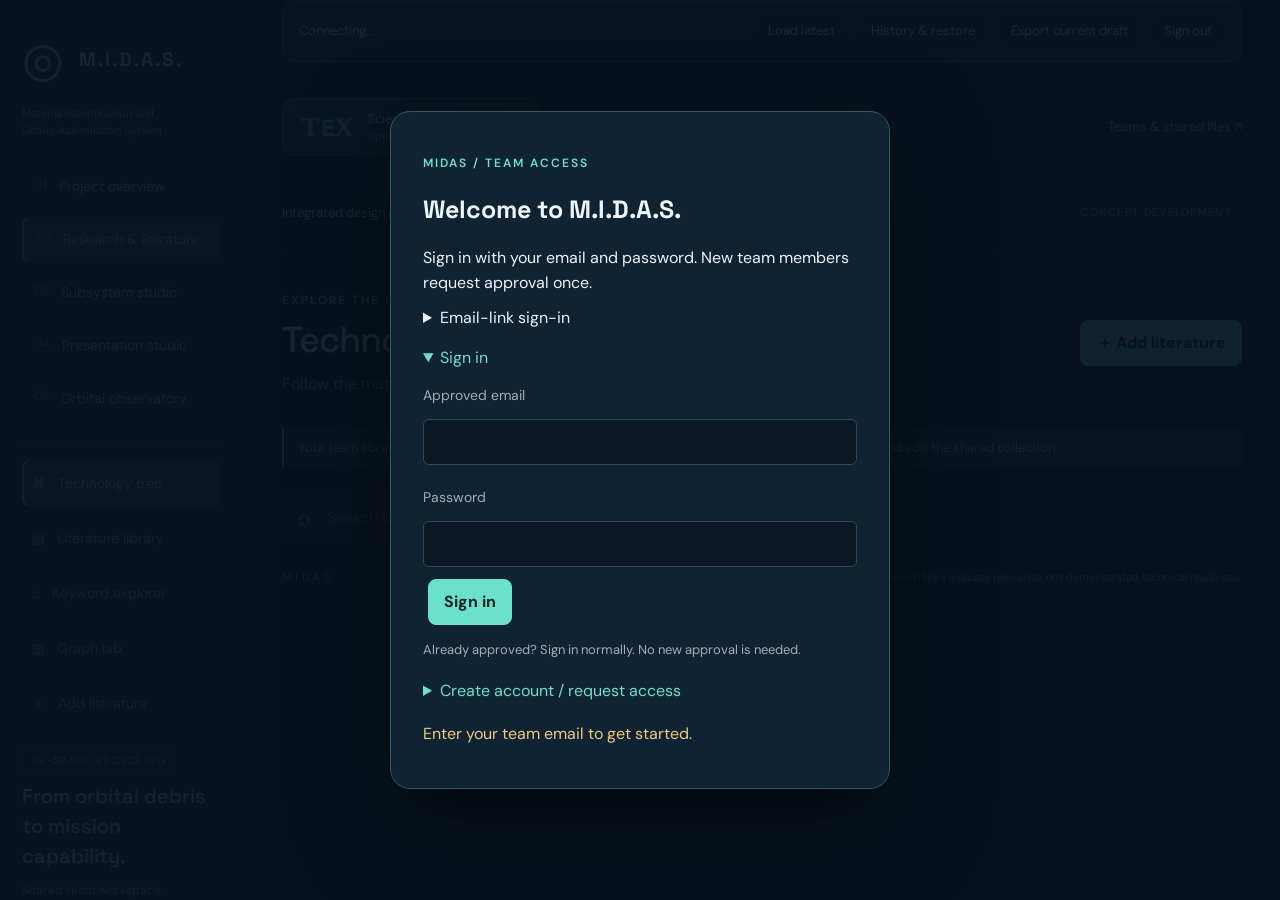
==== index.html @ e6f4833d "Number observatory fifth and leave owner management unnumbered" ====
<!doctype html>
<html lang="en"><head><meta charset="utf-8"><meta name="viewport" content="width=device-width,initial-scale=1"><title>M.I.D.A.S. — Research workspace</title><meta name="description" content="In-space recycling technology tree and literature workspace"><link rel="icon" href="data:image/svg+xml,%3Csvg xmlns='http://www.w3.org/2000/svg' viewBox='0 0 32 32'%3E%3Crect width='32' height='32' rx='8' fill='%230b1420'/%3E%3Ccircle cx='16' cy='16' r='9' fill='none' stroke='%236be1cb' stroke-width='3'/%3E%3Cpath d='M3 23L29 9' stroke='%236be1cb' stroke-width='3'/%3E%3C/svg%3E"><link rel="stylesheet" href="style.css?v=approval1"><link rel="stylesheet" href="design.css?v=approval1"><link rel="stylesheet" href="cloud.css?v=password1"><link rel="stylesheet" href="midas-features.css?v=approval1"></head>
<body><aside><a class="brand" href="#tree"><span class="logo">◎</span><span>M.I.D.A.S.</span></a><p class="brand-expansion">Material Identification and<br>Debris Assimilation System</p><div class="page-links" aria-label="Main pages"><a href="overview.html" class=""><span class="page-number">01</span>Project overview</a><a href="index.html" class="active"><span class="page-number">02</span>Research & literature</a><a href="subsystems.html" class=""><span class="page-number">03</span>Subsystem studio</a><a href="presentations.html"><span class="page-number">04</span>Presentation studio</a><a href="orbits.html"><span class="page-number">05</span>Orbital observatory</a></div><nav class="research-nav" aria-label="Research views"><button data-view="tree" class="active">⌘ <span>Technology tree</span></button><button data-view="library">▤ <span>Literature library</span><small id="libCount"></small></button><button data-view="keywords">⌕ <span>Keyword explorer</span></button><button data-view="graphs">▥ <span>Graph lab</span></button><button data-view="import">＋ <span>Add literature</span></button></nav><div class="aside-bottom"><span class="tag">IN-SPACE RECYCLING</span><p>From orbital debris<br>to mission capability.</p><small id="storageLabel">Shared team workspace</small><button id="export">Export workspace</button><label class="filebtn">Import workspace / CSV<input type="file" id="file" accept=".json,.csv"></label></div></aside>
<main><div class="workspace-shortcuts"><a class="scienhub-link" href="https://scienhub.com/APoimen/3rd_Year_Project/editor" target="_blank" rel="noopener noreferrer"><span class="latex-symbol">TᴇX</span><span>ScienHub document <small>Open the team LaTeX editor ↗</small></span></a><a href="https://teams.microsoft.com/l/channel/19%3AeG92Y7W_mBM8s1qlLPYWLkK5Uz4d-e4u1DNMJ9kAM9Y1%40thread.tacv2/General?groupId=19bd035a-4ebc-4e4b-8e5f-de2fac9e7bf7&amp;tenantId=569df091-b013-40e3-86ee-bd9cb9e25814" target="_blank" rel="noopener noreferrer">Teams & shared files ↗</a></div><header><span>Integrated design project <span class="muted">/ Research workspace</span></span><span class="tag">CONCEPT DEVELOPMENT</span></header><div class="heading"><div><p class="eyebrow" id="kicker">EXPLORE THE SYSTEM</p><h1 id="title">Technology tree</h1><p class="muted" id="subtitle">Follow the material. Connect the evidence. Find the gaps.</p></div><button class="primary" data-view="import">＋ Add literature</button></div><div class="notice">Your team library starts empty. Import a CSV or JSON workspace to add literature. Sign in to read and edit the shared collection.</div><div class="searchline"><label class="searchbox"><span>⌕</span><input id="search" type="search" placeholder="Search this tab…" aria-label="Search this tab"><kbd>/</kbd></label><span id="results" aria-live="polite"></span></div><section id="content"></section><footer>M.I.D.A.S. <span>Research links indicate relevance, not demonstrated technical readiness.</span></footer></main>
<dialog id="detail"><button class="close" aria-label="Close detail">×</button><div id="detailBody"></div></dialog><div id="toast" role="status"></div><script src="seed.js?v=approval1"></script><script src="literature.js?v=approval1"></script><script src="design-model.js?v=approval1"></script><script src="vendor/supabase.js?v=approval1"></script><script src="cloud-config.js?v=approval1"></script><script src="accounts.js?v=password1"></script><script src="cloud.js?v=nav2"></script></body></html>
---- style.css ----
@import url('https://fonts.googleapis.com/css2?family=DM+Sans:wght@400;500;600;700&family=Space+Grotesk:wght@400;500;600;700&display=swap');
:root{color-scheme:dark;--bg:#09111b;--panel:#101d2a;--line:#243342;--muted:#a0adba;--mint:#6be1cb;--blue:#7daffd;--amber:#efbf74}*{box-sizing:border-box}body{margin:0;background:var(--bg);color:#edf3f8;font:16px/1.5 'DM Sans',sans-serif}button,input,select,textarea{font:inherit}button,a,label.filebtn{touch-action:manipulation}button{cursor:pointer;color:inherit;background:#142432;border:1px solid var(--line);border-radius:8px;padding:10px 15px;transition:background .2s,transform .2s}button:hover{background:#233d4b}button:disabled{opacity:.5;cursor:wait}a{color:var(--mint)}button:focus-visible,a:focus-visible,input:focus-visible,textarea:focus-visible,select:focus-visible{outline:2px solid var(--mint);outline-offset:3px}aside{position:fixed;inset:0 auto 0 0;width:244px;border-right:1px solid var(--line);padding:34px 22px;display:flex;flex-direction:column;background:#0c1722}.brand{display:flex;gap:13px;align-items:center;color:#edf3f8;text-decoration:none;font:600 19px/1.1 'Space Grotesk',sans-serif;letter-spacing:2px}.logo{color:var(--mint);font-size:48px;font-weight:400}.eyebrow{font-size:12px;letter-spacing:2px;color:var(--mint);font-weight:600}aside>.eyebrow{margin:44px 0 16px;color:#889aab}nav{display:grid;gap:8px}nav button{display:flex;gap:12px;align-items:center;text-align:left;border:0;background:transparent;color:var(--muted);font-size:14px;padding:13px 10px}nav button.active{color:var(--mint);background:#173137;box-shadow:inset 2px 0 var(--mint)}nav small{margin-left:auto}.aside-bottom{margin-top:auto;padding-top:40px}.aside-bottom p{font:500 20px/1.5 'Space Grotesk';color:#c9d5e0}.aside-bottom small{display:block;color:var(--muted);margin-bottom:12px;font-size:12px}.aside-bottom button,.filebtn{width:100%;font-size:13px;margin-top:8px}.filebtn{display:block;text-align:center;padding:10px;border:1px solid var(--line);border-radius:8px;cursor:pointer}.filebtn input{display:none}main{margin-left:244px;padding:0 38px 24px;max-width:1900px}header{height:79px;border-bottom:1px solid var(--line);display:flex;align-items:center;justify-content:space-between;font-size:13px}.tag{font-size:11px;letter-spacing:1.3px;border:1px solid var(--line);padding:6px 9px;border-radius:4px;color:var(--muted)}.heading{display:flex;justify-content:space-between;align-items:center;margin:28px 0 22px}h1,h2,h3{font-family:'Space Grotesk',sans-serif;line-height:1.2}h1{font-size:36px;font-weight:500;letter-spacing:-1.1px;margin:10px 0}h2{font-size:25px}h3{font-size:19px}p{margin:10px 0}.muted,small{color:var(--muted)}.primary{background:var(--mint);color:#07251f;border-color:var(--mint);font-weight:700}.primary:hover{background:#a5f3e4}.notice{border-left:2px solid var(--amber);background:#1d2429;padding:10px 14px;color:#cfbfaa;font-size:13px}.searchline{display:flex;align-items:center;gap:22px;margin:24px 0}.searchbox{display:flex;align-items:center;gap:12px;background:#101d29;border:1px solid var(--line);border-radius:8px;padding:8px 14px;width:min(570px,100%)}.searchbox span{font-size:24px;color:var(--mint)}input,textarea,select{background:#0b1722;color:#ecf3f8;border:1px solid #334858;border-radius:6px;padding:10px;max-width:100%}.searchbox input{border:0;background:transparent;padding:4px;width:100%;outline:0}.searchbox kbd{color:var(--muted);border:1px solid var(--line);padding:0 6px}#results{font-size:13px;color:var(--muted)}.metrics{display:grid;grid-template-columns:repeat(4,1fr);gap:15px;margin-bottom:22px}.metric{padding:17px 20px;border:1px solid var(--line);border-radius:9px;background:#0e1b27}.metric b{font:500 29px 'Space Grotesk';margin-right:12px}.metric span{font-size:13px;color:var(--muted)}.board{border:1px solid var(--line);border-radius:12px;overflow:hidden;background:radial-gradient(ellipse at 50% 10%,#17323b66,transparent 65%),#0c1823}.boardbar{display:flex;align-items:center;justify-content:space-between;gap:16px;padding:15px 20px;border-bottom:1px solid var(--line);font-size:13px}.boardbar strong{font-weight:500}.boardbar button{padding:5px 10px}.canvas{overflow:auto;height:600px;background-image:radial-gradient(#45617055 1px,transparent 1px);background-size:22px 22px;cursor:grab}.canvas:active{cursor:grabbing}.world{width:1100px;height:740px;position:relative;transform-origin:top left}.world svg{position:absolute;inset:0;width:1100px;height:740px;pointer-events:none}.edge{fill:none;stroke:#456576;stroke-width:1.5}.flow{fill:none;stroke:var(--mint);stroke-width:2;stroke-dasharray:4 22;animation:flow 12s linear infinite;opacity:.65}@keyframes flow{to{stroke-dashoffset:-260}}.root{position:absolute;left:400px;top:30px;width:300px;background:#13333a;border:1px solid #579f97;border-radius:10px;text-align:center;padding:15px;font-family:'Space Grotesk'}.root small{display:block;font:12px 'DM Sans';letter-spacing:2px;color:var(--mint);margin-bottom:6px}.node{position:absolute;width:235px;min-height:147px;background:linear-gradient(140deg,#172c3a,#111f2d);text-align:left;padding:16px;border:1px solid #385263;border-radius:10px;box-shadow:0 9px 22px #0003}.node:hover{border-color:var(--mint);transform:translateY(-4px);background:#1a3541}.node.dim{opacity:.2}.node .number{color:var(--mint);font:12px 'Space Grotesk';letter-spacing:1px}.node h3{font-size:17px;line-height:1.3;margin:9px 0 14px}.node .bottom{display:flex;justify-content:space-between;gap:5px;font-size:12px;color:var(--muted)}.node.gap{border-top:2px solid var(--amber)}.node.gap .number{color:var(--amber)}.legend{display:flex;gap:23px;color:var(--muted);font-size:12px;padding:13px 20px}.legend b{color:var(--mint)}.legend .amber{color:var(--amber)}.panel{border:1px solid var(--line);border-radius:10px;padding:23px;background:var(--panel)}.grid{display:grid;grid-template-columns:repeat(2,minmax(0,1fr));gap:16px}.paper{display:block;width:100%;text-align:left;padding:20px;background:#101e2b;border:1px solid var(--line);border-radius:10px}.paper h3{margin:10px 0;font-size:18px}.paper p{font-size:14px;color:var(--muted)}.chips{display:flex;flex-wrap:wrap;gap:7px;margin-top:12px}.chip{font-size:12px;padding:4px 8px;background:#143038;color:#9ee6d8;border-radius:5px;border:1px solid #2c4c52}.pill{font-size:12px;color:var(--amber)}.tools{display:flex;align-items:center;gap:12px;flex-wrap:wrap;margin-bottom:20px}.tools label{font-size:13px;color:var(--muted)}.tools select{margin-left:6px}.empty{padding:50px;text-align:center;color:var(--muted);border:1px dashed var(--line);border-radius:10px}footer{font-size:11px;letter-spacing:1px;display:flex;justify-content:space-between;gap:24px;color:#90a3b5;margin-top:24px}footer span{letter-spacing:0}dialog{border:1px solid #3a5666;background:#111f2c;color:#edf3f8;width:min(780px,94vw);max-height:88vh;padding:32px;border-radius:15px;box-shadow:0 24px 100px #0009}dialog::backdrop{background:#020913bb;backdrop-filter:blur(5px)}.close{float:right;font-size:23px;padding:0 10px}dialog h2{margin-right:35px}dialog ul{color:#bbcad6;padding-left:22px}dialog li{margin:8px 0}.detailSection{border-top:1px solid var(--line);margin-top:20px;padding-top:12px}.detailSection h3{font-size:16px;color:var(--mint)}form label{display:block;color:var(--muted);font-size:14px;margin:15px 0 6px}form input,form textarea,form select{width:100%}form textarea{min-height:110px}form button{margin-top:18px}.row{display:grid;grid-template-columns:1fr 1fr;gap:16px}.status{font-size:14px;color:var(--amber);margin:15px 0}.chart{width:100%;height:auto;min-height:200px}.chart text{font-family:'DM Sans',sans-serif;fill:#bbcad6;font-size:13px}.chart .gridline{stroke:#2a4050;stroke-width:1}.chart rect{fill:var(--mint)}table{width:100%;border-collapse:collapse;font-size:14px}th,td{padding:10px;text-align:left;border-bottom:1px solid var(--line)}.tablewrap{overflow:auto}#toast{position:fixed;bottom:24px;right:24px;background:var(--mint);color:#09251f;padding:13px 22px;border-radius:8px;display:none;z-index:10}.keyword{font-size:16px;padding:14px 20px}.keyword small{margin-left:14px;color:var(--mint)}.note{font-size:13px;color:var(--muted)}.detailSection .paper{margin-top:10px}.tabmatch{outline:2px solid var(--mint)}@media(prefers-reduced-motion:reduce){*{animation:none!important;transition:none!important}}@media(max-width:1100px){aside{width:205px;padding:25px 15px}main{margin-left:205px;padding:0 22px}.metrics{grid-template-columns:repeat(2,1fr)}.heading h1{font-size:30px}.grid{grid-template-columns:1fr}}@media(max-width:700px){aside{position:static;width:100%;padding:16px}.brand{font-size:15px}.logo{font-size:32px}aside>.eyebrow,.aside-bottom{display:none}nav{display:flex;overflow:auto;margin-top:15px}nav button{white-space:nowrap}main{margin:0;padding:0 16px}header{height:60px}header>.tag{display:none}.heading{align-items:flex-start;gap:12px}.heading>.primary{font-size:13px}.heading h1{font-size:27px}.heading p{font-size:14px}.searchline{display:block}#results{display:block;margin-top:10px}.metric{padding:12px}.metric b{font-size:24px}.metric span{display:block}.canvas{height:530px}.row{grid-template-columns:1fr}.boardbar{flex-wrap:wrap}footer{display:block}footer span{display:block;margin-top:10px}.legend{flex-wrap:wrap;gap:10px}dialog{padding:22px}}

body[data-view="tree"] header{height:54px}body[data-view="tree"] .heading{margin:16px 0}body[data-view="tree"] .heading .eyebrow{margin:0}body[data-view="tree"] .searchline{margin:16px 0}body[data-view="tree"] .metrics{margin-bottom:16px}body[data-view="tree"] .metric{padding:10px 17px}.citation{color:#94c7ba!important;font-size:12px!important}
@media(max-width:700px){.aside-bottom{display:flex;gap:8px;flex-wrap:wrap;padding:0;margin-top:10px}.aside-bottom>.tag,.aside-bottom>p,.aside-bottom>small{display:none}.aside-bottom button,.aside-bottom .filebtn{width:auto;margin:0}.chart{min-width:740px}#chartHost{overflow:auto}}
---- design.css ----
.page-links{display:flex;flex-direction:column;gap:8px;margin-bottom:22px}.page-links a{color:#b0c3d1;text-decoration:none;padding:12px;border-radius:8px;display:flex;gap:12px;font-size:14px}.page-links a.active{color:var(--mint);background:#173137;border-left:2px solid var(--mint)}.research-nav{border-top:1px solid var(--line);padding-top:16px}.page-number{font:12px 'Space Grotesk';opacity:.6}.graph-shell{border:1px solid var(--line);border-radius:12px;overflow:hidden}.graph-toolbar{padding:12px 16px;background:#11212e;border-bottom:1px solid var(--line);display:flex;gap:12px;justify-content:space-between;flex-wrap:wrap}.graph-toolbar>div{display:flex;align-items:center;gap:8px}.graph-toolbar button{padding:7px 10px;font-size:13px}.zoom-value{font-size:12px;color:var(--muted);min-width:40px;text-align:center}.editor-split{display:grid;grid-template-columns:minmax(0,1fr) 280px}.graph-viewport{height:610px;overflow:auto;background:radial-gradient(#55717c55 1px,transparent 1px),#0c1823;background-size:22px 22px;position:relative;touch-action:none}.graph-world{position:relative;transform-origin:0 0;user-select:none}.graph-space{position:relative}.graph-lines{position:absolute;inset:0;overflow:visible}.gnode{position:absolute;display:flex;align-items:stretch;background:linear-gradient(120deg,#18323e,#11212f);border:1.5px solid var(--node-color);box-shadow:0 10px 24px #0004}.bubble-node{border-radius:40px}.block-node{border-radius:12px;border-top:4px solid var(--node-color)}.gnode.chosen{box-shadow:0 0 0 4px #d3faf51c,0 10px 24px #0005}.node-grip{width:100%;text-align:center;border:0;background:transparent;border-radius:inherit;padding:14px 22px;cursor:grab;overflow:hidden}.node-grip:active{cursor:grabbing}.node-grip:hover{background:#ffffff08}.node-grip strong{font-family:'Space Grotesk',sans-serif;display:block;line-height:1.25;font-size:15px;margin-bottom:7px;overflow:hidden;max-height:39px}.node-grip small{font-size:12px;line-height:1.3;display:-webkit-box;-webkit-line-clamp:2;-webkit-box-orient:vertical;overflow:hidden}.block-node .node-grip small{-webkit-line-clamp:3}.grip-dots{position:absolute;right:10px;top:7px;color:#8da6b7;font-size:13px}.port{position:absolute;top:calc(50% - 10px);border:2px solid var(--node-color);background:#0c1823;width:20px;height:20px;border-radius:50%;padding:0;z-index:2;cursor:crosshair}.port:hover{background:var(--node-color)}.in-port{left:-11px}.out-port{right:-11px}.graph-edge{stroke:#79b5be;stroke-width:2;fill:none;pointer-events:none}.graph-edge.selected{stroke:#f5c573;stroke-width:3}.edge-hit{stroke:transparent;stroke-width:20;fill:none;cursor:pointer;pointer-events:stroke}.edge-label{fill:#a9c0cd;font:12px 'DM Sans';text-anchor:middle;pointer-events:none}.rewire{fill:#edc276;stroke:#09131d;stroke-width:3;cursor:crosshair}.pending-edge{stroke:#f0ce83;stroke-width:2;stroke-dasharray:7 6;fill:none;pointer-events:none}.graph-inspector{padding:18px;border-left:1px solid var(--line);background:#101f2c;max-height:690px;overflow:auto}.graph-inspector p{font-size:14px;color:var(--muted)}.graph-inspector h3{font-size:18px;margin:12px 0}.graph-inspector label{font-size:13px}.graph-inspector input,.graph-inspector select,.graph-inspector textarea{font-size:13px;width:100%}.graph-inspector textarea{min-height:95px}.graph-inspector button{font-size:13px}.danger{color:#f0b4b4}.connect-form{border-top:1px solid var(--line);margin-top:25px;padding-top:10px}.canvas-help{font-size:12px;color:#a6bbc9;padding:12px 16px;background:#10202a}.graph-message{font-size:13px;min-height:30px;color:var(--mint);padding:0 16px 10px;background:#10202a}.subsystem-picker{display:flex;gap:10px;overflow:auto;padding:4px 0 14px;margin:15px 0}.subsystem-picker button{flex:0 0 220px;text-align:left;padding:14px 16px;border-top:3px solid var(--node-color);background:#10202c}.subsystem-picker button.active{background:#203a46;border-color:var(--node-color)}.subsystem-picker strong{display:block;font-size:15px}.subsystem-picker small{font-size:12px}.workspace-heading{display:flex;justify-content:space-between;align-items:center;gap:20px;margin:23px 0}.workspace-heading h2{margin:0 0 5px}.workspace-heading p{font-size:14px;max-width:720px;color:var(--muted)}.workspace-actions{display:flex;gap:8px;flex-wrap:wrap}.workspace-actions button{font-size:13px}.button-link{display:inline-block;text-decoration:none;border:1px solid var(--line);border-radius:7px;padding:9px 12px;font-size:13px;margin-top:12px}.project-intro{display:grid;grid-template-columns:1.5fr 1fr;gap:22px;margin-bottom:24px}.abstract-panel{background:linear-gradient(135deg,#142d37,#10202c);padding:28px;border:1px solid #35515c;border-radius:12px}.abstract-panel h2{font-size:27px}.abstract-panel p{color:#c3d3dd;line-height:1.8;white-space:pre-line}.brief-facts{border:1px solid var(--line);border-radius:12px;padding:20px}.brief-facts h3{color:var(--mint);font-size:15px}.brief-facts p{font-size:14px;color:var(--muted);white-space:pre-line}.boundary-label{padding:12px 18px;color:#b8d2d4;font:13px 'Space Grotesk';letter-spacing:1.2px;background:#173038;border:1px solid #36515a;border-bottom:0;border-radius:10px 10px 0 0}.category-grid{display:grid;grid-template-columns:repeat(2,minmax(0,1fr));gap:20px}.category-card{border:1px solid #304a59;background:#10202d;border-radius:12px;padding:22px}.category-card h2{font-size:22px;margin:8px 0 13px}.category-card>p{font-size:14px;color:#afc1cd}.category-card .relevance{padding:12px;background:#172f36;border-radius:7px;color:#c1ddd6}.term-detail{border-top:1px solid #2b414e;padding:12px 0}.term-detail summary{cursor:pointer;font-size:14px;display:flex;justify-content:space-between}.term-detail p{font-size:13px;color:#a8bfcc}.term-detail .chip{margin-top:8px}.branch-map{display:grid;grid-template-columns:repeat(3,minmax(0,1fr));gap:28px 18px;position:relative;padding:30px 20px;background:radial-gradient(#47687633 1px,transparent 1px);background-size:20px 20px}.branch-group{border:1px solid #334f5d;background:#0d1e2a;border-radius:12px;overflow:hidden}.branch-head{padding:16px;border-top:3px solid var(--node-color);background:#19313a;display:block;text-decoration:none;color:#e0f0f3}.branch-head strong{font:600 17px 'Space Grotesk'}.branch-head small{display:block;margin-top:7px;font-size:12px}.branch-leaves{position:relative;padding:15px 14px 15px 27px;display:grid;gap:9px}.branch-leaves:before{content:'';position:absolute;left:15px;top:0;bottom:35px;border-left:1px dashed var(--node-color);animation:branchPulse 3s ease-in-out infinite}.branch-leaf{display:block;position:relative;background:#132936;border:1px solid #315261;border-radius:8px;padding:10px;text-align:left}.branch-leaf:before{content:'';position:absolute;left:-13px;top:50%;width:13px;border-top:1px solid var(--node-color)}.branch-leaf strong{font-size:14px;display:block}.branch-leaf small{font-size:12px;display:block;margin-top:4px}.branch-leaf.no-evidence small{color:#dfb981}.mission-root{margin:22px auto 0;text-align:center;max-width:570px;padding:18px 25px;border:1px solid #589c93;background:#17353b;border-radius:12px;font:500 20px 'Space Grotesk';position:relative}.mission-root small{display:block;font:12px 'DM Sans';color:#a1c6c0;margin-top:6px}.branch-group.filtered{opacity:.4}.branch-leaf.matching{border-color:#8be5d0;background:#214348}.research-counts{display:flex;gap:18px;flex-wrap:wrap;color:#9bb3c2;font-size:13px;padding:16px 20px;border-bottom:1px solid var(--line)}.research-counts b{color:#e6f4f6}.project-form textarea{min-height:100px}.project-form #abstract{min-height:180px}.subsystem-reference{padding:17px 0}.subsystem-reference a{margin-right:12px;font-size:13px}.design-toast{position:fixed;bottom:20px;right:20px;z-index:20;background:#6be1cb;color:#102b26;padding:12px 22px;border-radius:8px;max-width:400px}.design-search{display:flex;gap:12px;align-items:center;margin:20px 0}.design-search input{width:min(470px,100%)}.design-search span{font-size:13px;color:var(--muted)}.empty-graph{padding:20px}.subsystem-form input,.subsystem-form textarea{width:100%}.subsystem-form fieldset{border:1px solid var(--line);border-radius:8px;margin-top:20px}.subsystem-form fieldset label{display:flex;align-items:center;gap:8px}.subsystem-form input[type=checkbox]{width:auto}.revision-help{font-size:13px;color:var(--muted)}@keyframes branchPulse{50%{opacity:.4}}@media(max-width:1200px){.branch-map{grid-template-columns:repeat(2,minmax(0,1fr))}.editor-split{grid-template-columns:minmax(0,1fr)}.graph-inspector{border-left:0;border-top:1px solid var(--line);max-height:480px}.graph-viewport{height:530px}.project-intro{grid-template-columns:1fr}}@media(max-width:700px){.page-links{flex-direction:row;margin:12px 0 0;gap:2px}.page-links a{padding:9px;font-size:12px}.page-number{display:none}.research-nav{margin-top:10px;padding-top:8px}.category-grid,.branch-map{grid-template-columns:1fr}.workspace-heading{align-items:flex-start;flex-direction:column}.project-intro{gap:14px}.abstract-panel{padding:18px}.graph-toolbar{padding:10px;gap:8px}.graph-viewport{height:450px}.graph-toolbar button{font-size:12px;padding:7px}.graph-inspector{max-height:none}.heading h1{font-size:26px}.subsystem-picker button{flex-basis:190px}}@media(prefers-reduced-motion:reduce){.branch-leaves:before{animation:none}}
---- cloud.css ----
#cloud-bar{position:sticky;top:0;z-index:80;background:#132b38;border:1px solid #3c6472;border-radius:12px;padding:12px 16px;margin:0 0 18px;display:flex;gap:10px;align-items:center;flex-wrap:wrap;font-size:13px}#cloud-status{flex:1;min-width:200px}#cloud-bar button{padding:7px 12px}#cloud-gate{position:fixed;inset:0;z-index:200;background:#09131fec;display:grid;place-items:center;padding:20px}#cloud-gate[hidden]{display:none}.cloud-card{width:min(500px,100%);padding:32px;border:1px solid #355365;border-radius:20px;background:#102332;box-shadow:0 30px 90px #0008}.cloud-card input{width:100%;margin:14px 0}.cloud-card p{line-height:1.6}.cloud-card button{margin:5px}.cloud-message{white-space:pre-wrap;color:#f0c982}#cloud-history{max-width:900px;width:90vw;max-height:85vh;overflow:auto;background:#102332;color:#d7e4ee;border:1px solid #355365;border-radius:18px;padding:25px}#cloud-history article{border-bottom:1px solid #355365;padding:14px 0}#cloud-history pre{max-height:240px;overflow:auto;white-space:pre-wrap;font-size:12px}#cloud-history button{margin:6px}.cloud-warning{color:#f0c982}

#cloud-gate{overflow-y:auto}.cloud-card{max-height:95dvh;overflow-y:auto}#password-option{margin:16px 0}#password-option summary{cursor:pointer;color:#6be1cb}
#midas-password{width:min(520px,90vw);max-height:85vh;overflow:auto;background:#102332;color:#d7e4ee;border:1px solid #355365;border-radius:18px;padding:28px}#midas-password::backdrop{background:#09131fcc}#midas-password label{display:block;margin:16px 0}#midas-password input{display:block;width:100%;margin-top:8px}#midas-password p{line-height:1.6}

.team-filters{display:flex;gap:10px;flex-wrap:wrap;margin:24px 0}.team-member{display:flex;justify-content:space-between;gap:24px;margin:16px 0}.team-member[hidden]{display:none}.team-actions{min-width:210px;display:flex;flex-direction:column;gap:12px}.team-actions label{font-size:13px}.team-actions select{display:block;width:100%;margin-top:8px}.pending-access{border-top:1px solid #355365;margin-top:20px;padding-top:15px}#register-option{margin:18px 0}#register-option summary{cursor:pointer;color:#6be1cb}#registration-form textarea{width:100%;min-height:65px}#registration-form label{margin-top:8px}.cloud-card input{margin:7px 0}@media(max-width:700px){.team-member{display:block}.team-actions{margin-top:20px}}
---- midas-features.css ----
.brand-expansion{font-size:11px;line-height:1.6;color:var(--muted);margin:18px 0 24px}.workspace-shortcuts{display:flex;gap:20px;align-items:center;justify-content:space-between;padding:18px 0}.workspace-shortcuts>a{text-decoration:none;font-size:13px}.scienhub-link{display:flex;gap:13px;align-items:center;border:1px solid #42685f;border-radius:12px;padding:10px 18px;background:linear-gradient(110deg,#183e3b,#132632);color:#d5fff0!important}.scienhub-link:hover{border-color:var(--mint)}.scienhub-link small{display:block;color:#9abeb7;font-size:11px}.latex-symbol{font:bold 28px Georgia;color:var(--mint)}.reference-tools textarea{width:100%;min-height:110px;margin:8px 0;font:13px/1.6 monospace}.reference-tools #bibtexReference{min-height:230px}.reference-tools button{margin-right:8px;margin-bottom:14px}.reference-tools label{display:block;margin-top:18px;color:var(--mint)}.bibliographic-fields{margin-top:24px;border:1px solid var(--line);padding:16px;border-radius:10px}.bibliographic-fields summary{cursor:pointer}.workspace-shortcuts a:focus-visible{outline:2px solid var(--mint)}aside{overflow-y:auto}.aside-bottom{padding-top:20px}@media(max-width:700px){.brand-expansion{margin:8px 0}.workspace-shortcuts{gap:10px;flex-wrap:wrap}.scienhub-link{padding:8px 12px}.page-links{flex-wrap:wrap}}
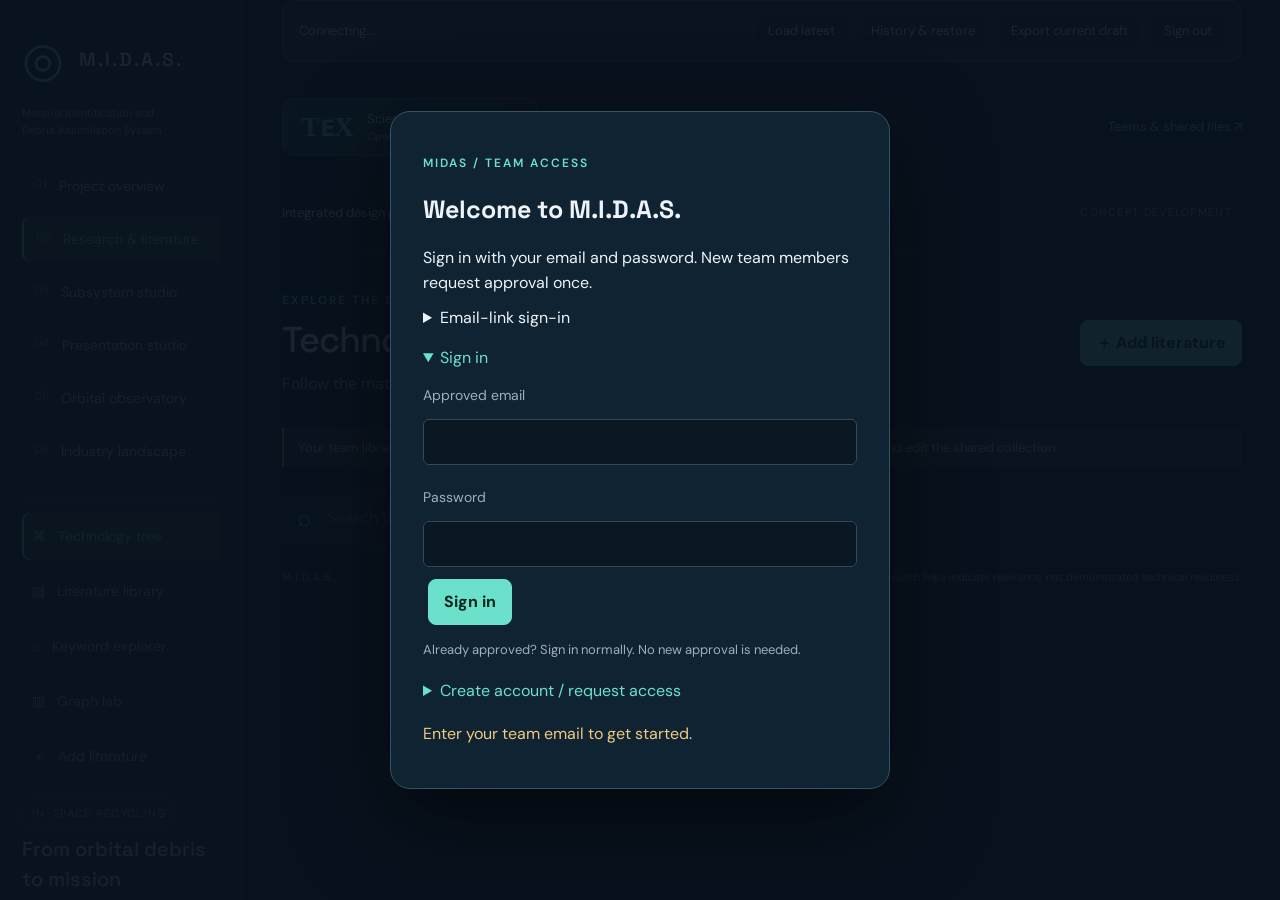
==== commit a9ca660a: "Add shared interactive ISAM landscape, headline review and globe fullscreen" ====
--- a/index.html
+++ b/index.html
@@ -1,6 +1,6 @@
 <!doctype html>
 <html lang="en"><head><meta charset="utf-8"><meta name="viewport" content="width=device-width,initial-scale=1"><title>M.I.D.A.S. — Research workspace</title><meta name="description" content="In-space recycling technology tree and literature workspace"><link rel="icon" href="data:image/svg+xml,%3Csvg xmlns='http://www.w3.org/2000/svg' viewBox='0 0 32 32'%3E%3Crect width='32' height='32' rx='8' fill='%230b1420'/%3E%3Ccircle cx='16' cy='16' r='9' fill='none' stroke='%236be1cb' stroke-width='3'/%3E%3Cpath d='M3 23L29 9' stroke='%236be1cb' stroke-width='3'/%3E%3C/svg%3E"><link rel="stylesheet" href="style.css?v=approval1"><link rel="stylesheet" href="design.css?v=approval1"><link rel="stylesheet" href="cloud.css?v=password1"><link rel="stylesheet" href="midas-features.css?v=approval1"></head>
-<body><aside><a class="brand" href="#tree"><span class="logo">◎</span><span>M.I.D.A.S.</span></a><p class="brand-expansion">Material Identification and<br>Debris Assimilation System</p><div class="page-links" aria-label="Main pages"><a href="overview.html" class=""><span class="page-number">01</span>Project overview</a><a href="index.html" class="active"><span class="page-number">02</span>Research & literature</a><a href="subsystems.html" class=""><span class="page-number">03</span>Subsystem studio</a><a href="presentations.html"><span class="page-number">04</span>Presentation studio</a><a href="orbits.html"><span class="page-number">05</span>Orbital observatory</a></div><nav class="research-nav" aria-label="Research views"><button data-view="tree" class="active">⌘ <span>Technology tree</span></button><button data-view="library">▤ <span>Literature library</span><small id="libCount"></small></button><button data-view="keywords">⌕ <span>Keyword explorer</span></button><button data-view="graphs">▥ <span>Graph lab</span></button><button data-view="import">＋ <span>Add literature</span></button></nav><div class="aside-bottom"><span class="tag">IN-SPACE RECYCLING</span><p>From orbital debris<br>to mission capability.</p><small id="storageLabel">Shared team workspace</small><button id="export">Export workspace</button><label class="filebtn">Import workspace / CSV<input type="file" id="file" accept=".json,.csv"></label></div></aside>
+<body><aside><a class="brand" href="#tree"><span class="logo">◎</span><span>M.I.D.A.S.</span></a><p class="brand-expansion">Material Identification and<br>Debris Assimilation System</p><div class="page-links" aria-label="Main pages"><a href="overview.html" class=""><span class="page-number">01</span>Project overview</a><a href="index.html" class="active"><span class="page-number">02</span>Research & literature</a><a href="subsystems.html" class=""><span class="page-number">03</span>Subsystem studio</a><a href="presentations.html"><span class="page-number">04</span>Presentation studio</a><a href="orbits.html"><span class="page-number">05</span>Orbital observatory</a><a href="industry.html"><span class="page-number">06</span>Industry landscape</a></div><nav class="research-nav" aria-label="Research views"><button data-view="tree" class="active">⌘ <span>Technology tree</span></button><button data-view="library">▤ <span>Literature library</span><small id="libCount"></small></button><button data-view="keywords">⌕ <span>Keyword explorer</span></button><button data-view="graphs">▥ <span>Graph lab</span></button><button data-view="import">＋ <span>Add literature</span></button></nav><div class="aside-bottom"><span class="tag">IN-SPACE RECYCLING</span><p>From orbital debris<br>to mission capability.</p><small id="storageLabel">Shared team workspace</small><button id="export">Export workspace</button><label class="filebtn">Import workspace / CSV<input type="file" id="file" accept=".json,.csv"></label></div></aside>
 <main><div class="workspace-shortcuts"><a class="scienhub-link" href="https://scienhub.com/APoimen/3rd_Year_Project/editor" target="_blank" rel="noopener noreferrer"><span class="latex-symbol">TᴇX</span><span>ScienHub document <small>Open the team LaTeX editor ↗</small></span></a><a href="https://teams.microsoft.com/l/channel/19%3AeG92Y7W_mBM8s1qlLPYWLkK5Uz4d-e4u1DNMJ9kAM9Y1%40thread.tacv2/General?groupId=19bd035a-4ebc-4e4b-8e5f-de2fac9e7bf7&amp;tenantId=569df091-b013-40e3-86ee-bd9cb9e25814" target="_blank" rel="noopener noreferrer">Teams & shared files ↗</a></div><header><span>Integrated design project <span class="muted">/ Research workspace</span></span><span class="tag">CONCEPT DEVELOPMENT</span></header><div class="heading"><div><p class="eyebrow" id="kicker">EXPLORE THE SYSTEM</p><h1 id="title">Technology tree</h1><p class="muted" id="subtitle">Follow the material. Connect the evidence. Find the gaps.</p></div><button class="primary" data-view="import">＋ Add literature</button></div><div class="notice">Your team library starts empty. Import a CSV or JSON workspace to add literature. Sign in to read and edit the shared collection.</div><div class="searchline"><label class="searchbox"><span>⌕</span><input id="search" type="search" placeholder="Search this tab…" aria-label="Search this tab"><kbd>/</kbd></label><span id="results" aria-live="polite"></span></div><section id="content"></section><footer>M.I.D.A.S. <span>Research links indicate relevance, not demonstrated technical readiness.</span></footer></main>
-<dialog id="detail"><button class="close" aria-label="Close detail">×</button><div id="detailBody"></div></dialog><div id="toast" role="status"></div><script src="seed.js?v=approval1"></script><script src="literature.js?v=approval1"></script><script src="design-model.js?v=approval1"></script><script src="vendor/supabase.js?v=approval1"></script><script src="cloud-config.js?v=approval1"></script><script src="accounts.js?v=password1"></script><script src="cloud.js?v=nav2"></script></body></html>
+<dialog id="detail"><button class="close" aria-label="Close detail">×</button><div id="detailBody"></div></dialog><div id="toast" role="status"></div><script src="seed.js?v=approval1"></script><script src="literature.js?v=approval1"></script><script src="design-model.js?v=approval1"></script><script src="vendor/supabase.js?v=approval1"></script><script src="cloud-config.js?v=approval1"></script><script src="accounts.js?v=password1"></script><script src="cloud.js?v=industry1"></script></body></html>
 
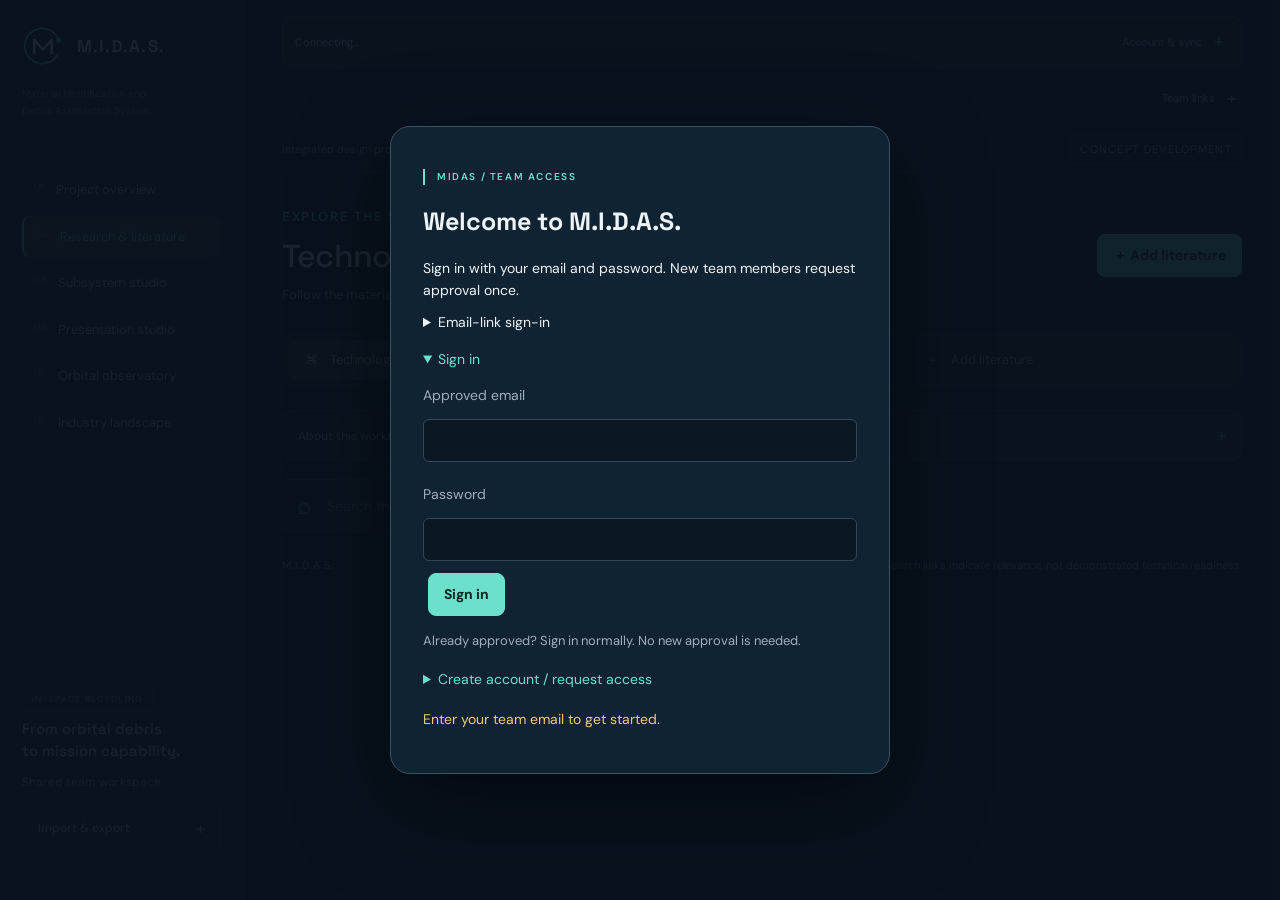
==== commit 0d49cfaa: "Simplify MIDAS workspaces with accessible views, motion and orbital monogram" ====
--- a/index.html
+++ b/index.html
@@ -1,6 +1,6 @@
 <!doctype html>
-<html lang="en"><head><meta charset="utf-8"><meta name="viewport" content="width=device-width,initial-scale=1"><title>M.I.D.A.S. — Research workspace</title><meta name="description" content="In-space recycling technology tree and literature workspace"><link rel="icon" href="data:image/svg+xml,%3Csvg xmlns='http://www.w3.org/2000/svg' viewBox='0 0 32 32'%3E%3Crect width='32' height='32' rx='8' fill='%230b1420'/%3E%3Ccircle cx='16' cy='16' r='9' fill='none' stroke='%236be1cb' stroke-width='3'/%3E%3Cpath d='M3 23L29 9' stroke='%236be1cb' stroke-width='3'/%3E%3C/svg%3E"><link rel="stylesheet" href="style.css?v=approval1"><link rel="stylesheet" href="design.css?v=approval1"><link rel="stylesheet" href="cloud.css?v=password1"><link rel="stylesheet" href="midas-features.css?v=approval1"></head>
-<body><aside><a class="brand" href="#tree"><span class="logo">◎</span><span>M.I.D.A.S.</span></a><p class="brand-expansion">Material Identification and<br>Debris Assimilation System</p><div class="page-links" aria-label="Main pages"><a href="overview.html" class=""><span class="page-number">01</span>Project overview</a><a href="index.html" class="active"><span class="page-number">02</span>Research & literature</a><a href="subsystems.html" class=""><span class="page-number">03</span>Subsystem studio</a><a href="presentations.html"><span class="page-number">04</span>Presentation studio</a><a href="orbits.html"><span class="page-number">05</span>Orbital observatory</a><a href="industry.html"><span class="page-number">06</span>Industry landscape</a></div><nav class="research-nav" aria-label="Research views"><button data-view="tree" class="active">⌘ <span>Technology tree</span></button><button data-view="library">▤ <span>Literature library</span><small id="libCount"></small></button><button data-view="keywords">⌕ <span>Keyword explorer</span></button><button data-view="graphs">▥ <span>Graph lab</span></button><button data-view="import">＋ <span>Add literature</span></button></nav><div class="aside-bottom"><span class="tag">IN-SPACE RECYCLING</span><p>From orbital debris<br>to mission capability.</p><small id="storageLabel">Shared team workspace</small><button id="export">Export workspace</button><label class="filebtn">Import workspace / CSV<input type="file" id="file" accept=".json,.csv"></label></div></aside>
+<html lang="en"><head><meta charset="utf-8"><meta name="viewport" content="width=device-width,initial-scale=1"><title>M.I.D.A.S. — Research workspace</title><meta name="description" content="In-space recycling technology tree and literature workspace"><link rel="stylesheet" href="style.css?v=approval1"><link rel="stylesheet" href="design.css?v=approval1"><link rel="stylesheet" href="cloud.css?v=password1"><link rel="stylesheet" href="midas-features.css?v=approval1"><link rel="stylesheet" href="workspace-ui.css?v=1"><script defer src="workspace-ui.js?v=1"></script><link rel="icon" type="image/svg+xml" href="midas-mark.svg"></head>
+<body><aside><a class="brand" href="#tree"><img class="brand-mark" src="midas-mark.svg" width="42" height="42" alt=""><span>M.I.D.A.S.</span></a><p class="brand-expansion">Material Identification and<br>Debris Assimilation System</p><div class="page-links" aria-label="Main pages"><a href="overview.html" class=""><span class="page-number">01</span>Project overview</a><a href="index.html" class="active"><span class="page-number">02</span>Research & literature</a><a href="subsystems.html" class=""><span class="page-number">03</span>Subsystem studio</a><a href="presentations.html"><span class="page-number">04</span>Presentation studio</a><a href="orbits.html"><span class="page-number">05</span>Orbital observatory</a><a href="industry.html"><span class="page-number">06</span>Industry landscape</a></div><nav class="research-nav" aria-label="Research views"><button data-view="tree" class="active">⌘ <span>Technology tree</span></button><button data-view="library">▤ <span>Literature library</span><small id="libCount"></small></button><button data-view="keywords">⌕ <span>Keyword explorer</span></button><button data-view="graphs">▥ <span>Graph lab</span></button><button data-view="import">＋ <span>Add literature</span></button></nav><div class="aside-bottom"><span class="tag">IN-SPACE RECYCLING</span><p>From orbital debris<br>to mission capability.</p><small id="storageLabel">Shared team workspace</small><button id="export">Export workspace</button><label class="filebtn">Import workspace / CSV<input type="file" id="file" accept=".json,.csv"></label></div></aside>
 <main><div class="workspace-shortcuts"><a class="scienhub-link" href="https://scienhub.com/APoimen/3rd_Year_Project/editor" target="_blank" rel="noopener noreferrer"><span class="latex-symbol">TᴇX</span><span>ScienHub document <small>Open the team LaTeX editor ↗</small></span></a><a href="https://teams.microsoft.com/l/channel/19%3AeG92Y7W_mBM8s1qlLPYWLkK5Uz4d-e4u1DNMJ9kAM9Y1%40thread.tacv2/General?groupId=19bd035a-4ebc-4e4b-8e5f-de2fac9e7bf7&amp;tenantId=569df091-b013-40e3-86ee-bd9cb9e25814" target="_blank" rel="noopener noreferrer">Teams & shared files ↗</a></div><header><span>Integrated design project <span class="muted">/ Research workspace</span></span><span class="tag">CONCEPT DEVELOPMENT</span></header><div class="heading"><div><p class="eyebrow" id="kicker">EXPLORE THE SYSTEM</p><h1 id="title">Technology tree</h1><p class="muted" id="subtitle">Follow the material. Connect the evidence. Find the gaps.</p></div><button class="primary" data-view="import">＋ Add literature</button></div><div class="notice">Your team library starts empty. Import a CSV or JSON workspace to add literature. Sign in to read and edit the shared collection.</div><div class="searchline"><label class="searchbox"><span>⌕</span><input id="search" type="search" placeholder="Search this tab…" aria-label="Search this tab"><kbd>/</kbd></label><span id="results" aria-live="polite"></span></div><section id="content"></section><footer>M.I.D.A.S. <span>Research links indicate relevance, not demonstrated technical readiness.</span></footer></main>
 <dialog id="detail"><button class="close" aria-label="Close detail">×</button><div id="detailBody"></div></dialog><div id="toast" role="status"></div><script src="seed.js?v=approval1"></script><script src="literature.js?v=approval1"></script><script src="design-model.js?v=approval1"></script><script src="vendor/supabase.js?v=approval1"></script><script src="cloud-config.js?v=approval1"></script><script src="accounts.js?v=password1"></script><script src="cloud.js?v=industry1"></script></body></html>
 
--- a/workspace-ui.css
+++ b/workspace-ui.css
@@ -0,0 +1,81 @@
+/* Shared, progressively enhanced workspace presentation. */
+:root{--line:#243542;--panel:#101c27}
+body.workspace-minimal{background:#0b131c;font-size:14px}
+.workspace-minimal main{padding-top:16px}
+.workspace-minimal header{height:46px;font-size:11px;color:#8ea3b3;border-bottom-color:#22313d}
+.workspace-minimal h1{font-size:32px;letter-spacing:-.8px}
+.workspace-minimal .heading,.workspace-minimal .orbit-heading,.workspace-minimal .industry-heading{margin:24px 0 20px}
+.workspace-minimal .heading p,.workspace-minimal .industry-heading p,.workspace-minimal .orbit-heading p{font-size:13px}
+.workspace-minimal .eyebrow{font-size:10px;letter-spacing:1.6px}
+.workspace-minimal aside{padding-top:25px;overflow-y:auto}
+.workspace-minimal .brand{font-size:17px;letter-spacing:1.2px}
+.workspace-minimal .brand-expansion{font-size:10px;line-height:1.7;color:#79909f}
+.workspace-minimal .page-links{gap:5px;margin-top:26px}
+.workspace-minimal .page-links a{font-size:13px;padding:11px 12px;border-radius:8px;transition:background .18s,color .18s,transform .18s}
+.workspace-minimal .page-links a:hover{transform:translateX(3px)}
+.workspace-minimal .page-number{opacity:.45;font-size:10px}
+.workspace-minimal .aside-bottom{padding-top:22px}
+.workspace-minimal .aside-bottom>p{font-size:15px}
+.workspace-minimal .aside-bottom>.tag{font-size:9px}
+.workspace-minimal .panel,.workspace-minimal .paper,.workspace-minimal .company-card{box-shadow:none;border-color:#263643}
+.workspace-minimal .company-card{padding:20px;border-radius:14px;transition:transform .18s,border-color .18s,background .18s}
+.workspace-minimal .company-card:hover,.workspace-minimal .paper:hover{transform:translateY(-3px);border-color:#60867f}
+.workspace-minimal .company-card h3{font-size:19px}
+.workspace-minimal .company-card p{font-size:13px}
+.workspace-minimal #cloud-bar{position:relative;z-index:85;padding:9px 12px;border-radius:9px;background:#0e1c25;border-color:#283e48;margin-bottom:12px;font-size:11px;min-height:42px}
+.workspace-minimal #cloud-status{min-width:0}
+.workspace-fold{border:1px solid #263946;border-radius:10px;background:#101d27;margin:12px 0;min-width:0}
+.workspace-fold>summary{padding:12px 15px;cursor:pointer;font-size:12px;color:#acc5d2;list-style:none;display:flex;align-items:center;justify-content:space-between;gap:12px}
+.workspace-fold>summary::-webkit-details-marker{display:none}
+.workspace-fold>summary::after{content:'+';color:#79cebd;font-size:17px;transition:transform .2s}
+.workspace-fold[open]>summary::after{content:'−'}
+.workspace-fold[open]>summary{border-bottom:1px solid #263946;color:#e6f4f1}
+.fold-content{padding:16px;min-width:0}
+.fold-content>.workspace-shortcuts{margin:0;display:flex;flex-wrap:wrap}
+.workspace-minimal main>.workspace-fold:has(.workspace-shortcuts){width:max-content;max-width:100%;margin:0 0 10px auto;background:transparent;border:0}
+.workspace-minimal main>.workspace-fold:has(.workspace-shortcuts)>summary{padding:6px;font-size:11px}
+.workspace-minimal .account-menu{margin:0;border:0;background:transparent;position:relative}
+.account-menu>summary{padding:3px 6px;font-size:11px;white-space:nowrap}
+.account-menu[open]>.fold-content{position:absolute;right:0;top:100%;width:220px;padding:9px;background:#122430;border:1px solid #34505f;border-radius:10px;box-shadow:0 16px 35px #0006;z-index:90;display:grid;gap:6px}
+.workspace-tabs,.workspace-research-tabs{display:flex;gap:6px;padding:5px;margin:20px 0 24px;border:1px solid #273a46;background:#0e1c26;border-radius:12px;overflow-x:auto;scrollbar-width:thin;max-width:100%}
+.workspace-tabs>button,.workspace-research-tabs>button{padding:10px 17px;white-space:nowrap;flex-shrink:0;background:transparent;border:0;color:#96afbe;border-radius:8px;font-size:13px;box-shadow:none;transition:background .2s,color .2s}
+.workspace-tabs>button[aria-selected=true],.workspace-research-tabs>button.active{background:#203a3d;color:#b2f0e1;box-shadow:none}
+.workspace-tabs>button:hover,.workspace-research-tabs>button:hover{background:#1a2c39}
+.workspace-pane[hidden]{display:none!important}.workspace-pane{min-width:0;outline-offset:5px}
+.workspace-minimal .project-intro{display:block}.workspace-minimal .abstract-panel{padding:28px;max-width:100%;border-radius:14px}
+.workspace-minimal .abstract-panel h2{font-size:27px;max-width:850px}.workspace-minimal .abstract-panel p:not(.eyebrow){font-size:15px;line-height:1.85;max-width:900px}
+.workspace-minimal .brief-facts{background:transparent;border:0;padding:0;display:grid;grid-template-columns:150px 1fr;gap:10px}
+.workspace-minimal .brief-facts h3,.workspace-minimal .brief-facts p{margin:0;font-size:14px}
+.workspace-minimal .design-search{margin:12px 0}.workspace-minimal .graph-shell{border-radius:14px}
+.workspace-minimal .workspace-heading h2{font-size:23px}.workspace-minimal .workspace-heading p{font-size:13px}
+.workspace-minimal .workspace-heading>.workspace-fold{align-self:center;margin:0}
+.workspace-minimal .subsystem-picker{margin:0}.workspace-minimal .subsystem-reference{margin:0}
+.workspace-minimal .workspace-actions{display:flex;flex-wrap:wrap}
+.workspace-minimal .metrics{gap:10px}.workspace-minimal .metric{background:transparent;padding:12px 15px;border-radius:10px}
+.workspace-minimal .searchline{margin:18px 0}.workspace-minimal .searchbox{width:min(520px,100%)}
+.workspace-minimal .notice{border-radius:6px;margin:0;font-size:12px}
+.workspace-minimal .deck-tools{margin:0}.workspace-minimal .deck-actions{align-items:center;gap:10px}.workspace-minimal .deck-actions .workspace-fold{margin:0}
+.workspace-minimal #slide-work-views{margin-top:0}.workspace-minimal .slide-work .workspace-pane{background:#0f1d29;border:1px solid #293d4b;border-radius:12px;padding:15px}
+.workspace-minimal .slide-work #slidePreview{padding:0}.workspace-minimal .slide-actions{margin-top:20px}
+.workspace-minimal .extended-catalogue{margin-top:0}.workspace-minimal .orbit-heading h1{font-size:32px}
+.workspace-minimal .orbit-visual .globe-shell{height:560px}.workspace-minimal .orbit-visual .globe-shell:fullscreen{height:100vh}
+.workspace-minimal .orbit-controls{max-height:750px}.workspace-minimal .orbit-controls [hidden]{display:none!important}
+.workspace-minimal .orbit-controls .workspace-fold{background:transparent;margin:10px 0}.workspace-minimal .orbit-controls .fold-content{padding:10px}
+.workspace-minimal .orbit-controls .workspace-fold summary{font-size:11px;padding:9px}
+.workspace-minimal .orbit-analytics{margin:0;border:0;padding:0;background:transparent}
+.workspace-minimal .industry-charts{margin:0}.workspace-minimal .industry-updates{margin-top:0}
+.workspace-minimal dialog[open]{animation:workspace-dialog .22s ease-out}
+.workspace-minimal dialog::backdrop{animation:workspace-fade .18s ease-out}
+.workspace-minimal main{animation:workspace-enter .3s ease-out}
+.workspace-navigating::before{content:'';position:fixed;top:0;left:0;width:40%;height:3px;background:#6be1cb;z-index:500;animation:workspace-load 1.1s ease-in-out infinite;pointer-events:none}
+.workspace-minimal #cloud-gate .cloud-card{animation:workspace-enter .25s ease-out}
+.workspace-minimal #cloud-gate .cloud-card>p:first-child{border-left:2px solid #6be1cb;padding-left:12px}
+@keyframes workspace-enter{from{opacity:.25;transform:translateY(8px)}to{opacity:1;transform:none}}
+@keyframes workspace-dialog{from{opacity:.1;transform:translateY(12px) scale(.98)}to{opacity:1;transform:none}}
+@keyframes workspace-fade{from{opacity:0}to{opacity:1}}
+@keyframes workspace-load{from{transform:translateX(-110%)}to{transform:translateX(360%)}}
+@media(max-width:1100px){.workspace-minimal .orbit-controls{max-height:none}.workspace-minimal .orbit-visual .globe-shell{height:480px}}
+@media(max-width:700px){.workspace-minimal aside{padding:14px}.workspace-minimal .page-links{margin-top:12px}.workspace-minimal .page-links a{font-size:12px;padding:9px}.workspace-minimal .heading,.workspace-minimal .orbit-heading,.workspace-minimal .industry-heading{margin:18px 0}.workspace-minimal h1,.workspace-minimal .orbit-heading h1{font-size:27px}.workspace-tabs>button,.workspace-research-tabs>button{font-size:12px;padding:10px 12px}.workspace-minimal .brief-facts{display:block}.workspace-minimal .brief-facts h3{margin-top:16px}.workspace-minimal .abstract-panel{padding:20px}.workspace-minimal .abstract-panel h2{font-size:23px}.workspace-minimal .orbit-visual .globe-shell{height:400px}.workspace-minimal .aside-bottom .workspace-fold{margin:0}.fold-content{padding:12px}.workspace-minimal #cloud-bar{flex-wrap:nowrap}.workspace-minimal .brand-expansion{margin:5px 0}.workspace-minimal .workspace-heading{flex-wrap:wrap}}
+@media(prefers-reduced-motion:reduce){*,*::before,*::after{animation:none!important;transition:none!important;scroll-behavior:auto!important}::view-transition-group(*),::view-transition-old(*),::view-transition-new(*){animation:none!important}.workspace-navigating::before{width:100%;transform:none}}
+.brand-mark{width:42px;height:42px;flex:none;display:block}.brand:hover .brand-mark{filter:drop-shadow(0 0 6px #6be1cb33)}@media(max-width:700px){.brand-mark{width:34px;height:34px}}
+@media(max-width:1200px){.workspace-minimal .evidence-chart-panel{display:block}}@media(max-width:700px){.workspace-minimal .page-links{display:flex;flex-wrap:nowrap;overflow-x:auto}.workspace-minimal .page-links a{white-space:nowrap;flex-shrink:0}.workspace-minimal aside{overflow:visible}}
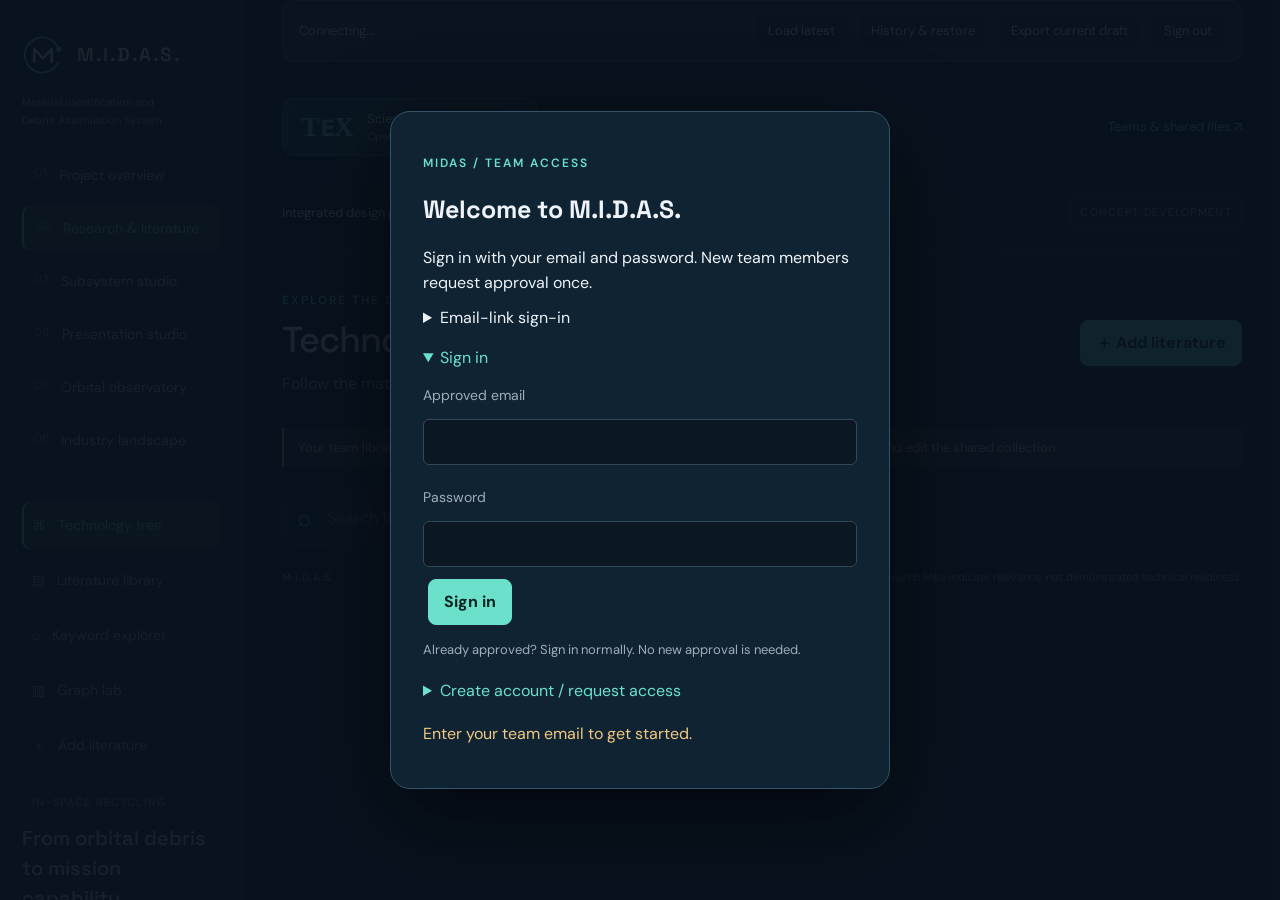
==== commit e2ee0a43: "Restore direct research navigation, team links and open orbital charts and catalogue" ====
--- a/index.html
+++ b/index.html
@@ -1,5 +1,5 @@
 <!doctype html>
-<html lang="en"><head><meta charset="utf-8"><meta name="viewport" content="width=device-width,initial-scale=1"><title>M.I.D.A.S. — Research workspace</title><meta name="description" content="In-space recycling technology tree and literature workspace"><link rel="stylesheet" href="style.css?v=approval1"><link rel="stylesheet" href="design.css?v=approval1"><link rel="stylesheet" href="cloud.css?v=password1"><link rel="stylesheet" href="midas-features.css?v=approval1"><link rel="stylesheet" href="workspace-ui.css?v=1"><script defer src="workspace-ui.js?v=1"></script><link rel="icon" type="image/svg+xml" href="midas-mark.svg"></head>
+<html lang="en"><head><meta charset="utf-8"><meta name="viewport" content="width=device-width,initial-scale=1"><title>M.I.D.A.S. — Research workspace</title><meta name="description" content="In-space recycling technology tree and literature workspace"><link rel="stylesheet" href="style.css?v=approval1"><link rel="stylesheet" href="design.css?v=approval1"><link rel="stylesheet" href="cloud.css?v=password1"><link rel="stylesheet" href="midas-features.css?v=approval1"><link rel="stylesheet" href="workspace-ui.css?v=1"><script defer src="workspace-ui.js?v=2"></script><link rel="icon" type="image/svg+xml" href="midas-mark.svg"></head>
 <body><aside><a class="brand" href="#tree"><img class="brand-mark" src="midas-mark.svg" width="42" height="42" alt=""><span>M.I.D.A.S.</span></a><p class="brand-expansion">Material Identification and<br>Debris Assimilation System</p><div class="page-links" aria-label="Main pages"><a href="overview.html" class=""><span class="page-number">01</span>Project overview</a><a href="index.html" class="active"><span class="page-number">02</span>Research & literature</a><a href="subsystems.html" class=""><span class="page-number">03</span>Subsystem studio</a><a href="presentations.html"><span class="page-number">04</span>Presentation studio</a><a href="orbits.html"><span class="page-number">05</span>Orbital observatory</a><a href="industry.html"><span class="page-number">06</span>Industry landscape</a></div><nav class="research-nav" aria-label="Research views"><button data-view="tree" class="active">⌘ <span>Technology tree</span></button><button data-view="library">▤ <span>Literature library</span><small id="libCount"></small></button><button data-view="keywords">⌕ <span>Keyword explorer</span></button><button data-view="graphs">▥ <span>Graph lab</span></button><button data-view="import">＋ <span>Add literature</span></button></nav><div class="aside-bottom"><span class="tag">IN-SPACE RECYCLING</span><p>From orbital debris<br>to mission capability.</p><small id="storageLabel">Shared team workspace</small><button id="export">Export workspace</button><label class="filebtn">Import workspace / CSV<input type="file" id="file" accept=".json,.csv"></label></div></aside>
 <main><div class="workspace-shortcuts"><a class="scienhub-link" href="https://scienhub.com/APoimen/3rd_Year_Project/editor" target="_blank" rel="noopener noreferrer"><span class="latex-symbol">TᴇX</span><span>ScienHub document <small>Open the team LaTeX editor ↗</small></span></a><a href="https://teams.microsoft.com/l/channel/19%3AeG92Y7W_mBM8s1qlLPYWLkK5Uz4d-e4u1DNMJ9kAM9Y1%40thread.tacv2/General?groupId=19bd035a-4ebc-4e4b-8e5f-de2fac9e7bf7&amp;tenantId=569df091-b013-40e3-86ee-bd9cb9e25814" target="_blank" rel="noopener noreferrer">Teams & shared files ↗</a></div><header><span>Integrated design project <span class="muted">/ Research workspace</span></span><span class="tag">CONCEPT DEVELOPMENT</span></header><div class="heading"><div><p class="eyebrow" id="kicker">EXPLORE THE SYSTEM</p><h1 id="title">Technology tree</h1><p class="muted" id="subtitle">Follow the material. Connect the evidence. Find the gaps.</p></div><button class="primary" data-view="import">＋ Add literature</button></div><div class="notice">Your team library starts empty. Import a CSV or JSON workspace to add literature. Sign in to read and edit the shared collection.</div><div class="searchline"><label class="searchbox"><span>⌕</span><input id="search" type="search" placeholder="Search this tab…" aria-label="Search this tab"><kbd>/</kbd></label><span id="results" aria-live="polite"></span></div><section id="content"></section><footer>M.I.D.A.S. <span>Research links indicate relevance, not demonstrated technical readiness.</span></footer></main>
 <dialog id="detail"><button class="close" aria-label="Close detail">×</button><div id="detailBody"></div></dialog><div id="toast" role="status"></div><script src="seed.js?v=approval1"></script><script src="literature.js?v=approval1"></script><script src="design-model.js?v=approval1"></script><script src="vendor/supabase.js?v=approval1"></script><script src="cloud-config.js?v=approval1"></script><script src="accounts.js?v=password1"></script><script src="cloud.js?v=industry1"></script></body></html>
